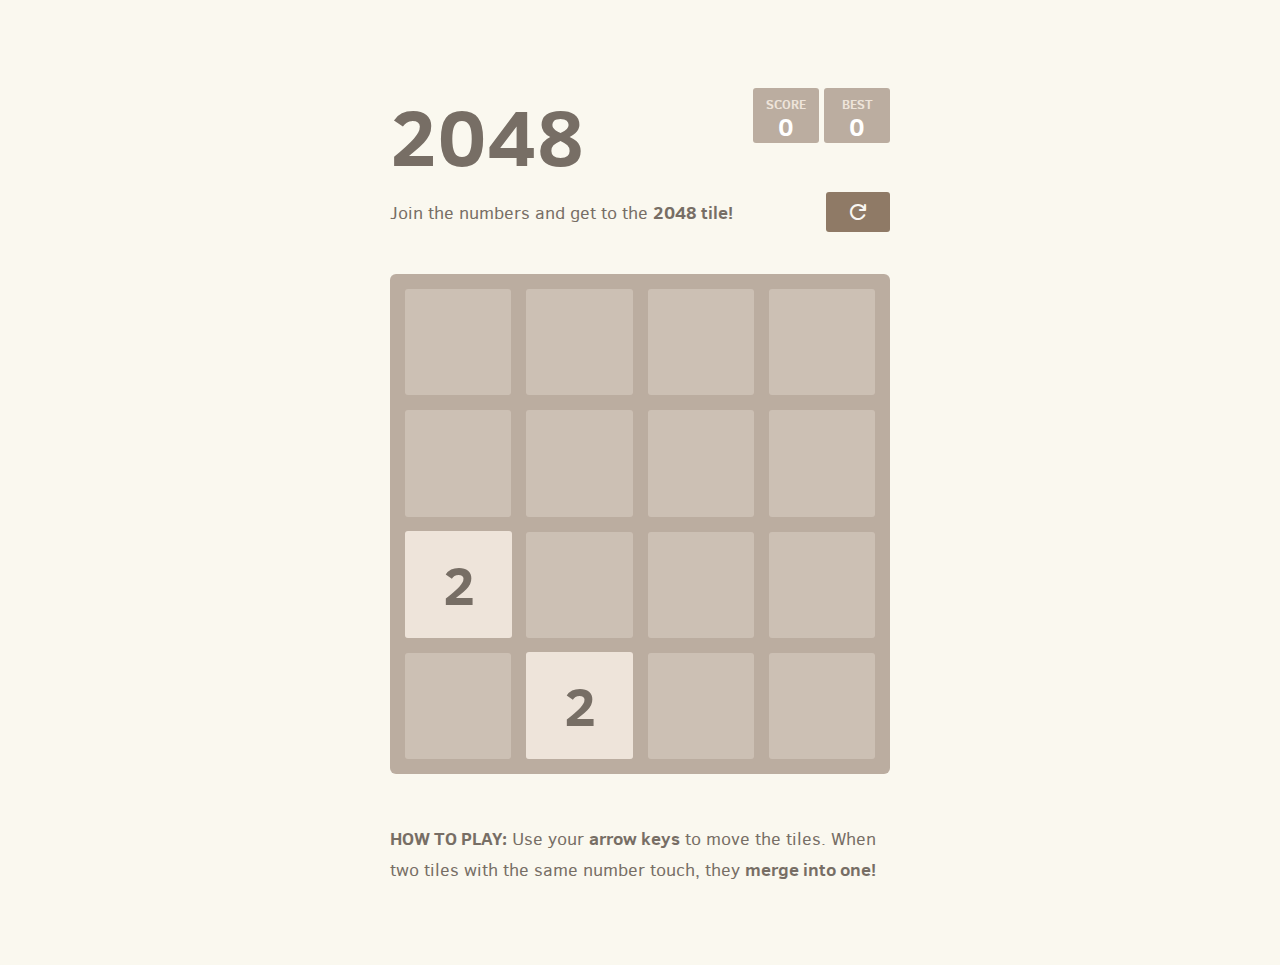
==== 2048/index.html @ 9002edb6 "Added 2048" ====
<!DOCTYPE html>
<html>
  <head>
    <meta charset="utf-8" />
    <title>2048</title>
    <link
      rel="stylesheet"
      href="https://fonts.googleapis.com/css2?family=Material+Symbols+Rounded:opsz,wght,FILL,GRAD@24,400,1,0"
    />
    <link href="style/main.css" rel="stylesheet" type="text/css" />
    <link rel="shortcut icon" href="favicon.ico" />
    <link rel="apple-touch-icon" href="meta/apple-touch-icon.png" />
    <link
      rel="apple-touch-startup-image"
      href="meta/apple-touch-startup-image-640x1096.png"
      media="(device-width: 320px) and (device-height: 568px) and (-webkit-device-pixel-ratio: 2)"
    />
    <!-- iPhone 5+ -->
    <link
      rel="apple-touch-startup-image"
      href="meta/apple-touch-startup-image-640x920.png"
      media="(device-width: 320px) and (device-height: 480px) and (-webkit-device-pixel-ratio: 2)"
    />
    <!-- iPhone, retina -->
    <meta name="apple-mobile-web-app-capable" content="yes" />
    <meta name="apple-mobile-web-app-status-bar-style" content="black" />

    <meta name="HandheldFriendly" content="True" />
    <meta name="MobileOptimized" content="320" />
    <meta
      name="viewport"
      content="width=device-width, target-densitydpi=160dpi, initial-scale=1.0, maximum-scale=1, user-scalable=no, minimal-ui"
    />
  </head>
  <body>
    <div class="container">
      <div class="heading">
        <h1 class="title">2048</h1>
        <div class="scores-container">
          <div class="score-container">0</div>
          <div class="best-container">0</div>
        </div>
      </div>

      <div class="above-game">
        <p class="game-intro">
          Join the numbers and get to the <strong>2048 tile!</strong>
        </p>
        <a style="display: flex; align-items: center" class="restart-button"
          ><span class="material-symbols-rounded">refresh</span></a
        >
      </div>

      <div class="game-container">
        <div class="game-message">
          <p></p>
          <div class="lower">
            <a class="keep-playing-button">Keep going</a>
            <a class="retry-button">Try again</a>
          </div>
        </div>

        <div class="grid-container">
          <div class="grid-row">
            <div class="grid-cell"></div>
            <div class="grid-cell"></div>
            <div class="grid-cell"></div>
            <div class="grid-cell"></div>
          </div>
          <div class="grid-row">
            <div class="grid-cell"></div>
            <div class="grid-cell"></div>
            <div class="grid-cell"></div>
            <div class="grid-cell"></div>
          </div>
          <div class="grid-row">
            <div class="grid-cell"></div>
            <div class="grid-cell"></div>
            <div class="grid-cell"></div>
            <div class="grid-cell"></div>
          </div>
          <div class="grid-row">
            <div class="grid-cell"></div>
            <div class="grid-cell"></div>
            <div class="grid-cell"></div>
            <div class="grid-cell"></div>
          </div>
        </div>

        <div class="tile-container"></div>
      </div>

      <p class="game-explanation">
        <strong class="important">How to play:</strong> Use your
        <strong>arrow keys</strong> to move the tiles. When two tiles with the
        same number touch, they <strong>merge into one!</strong>
      </p>
    </div>

    <script src="js/bind_polyfill.js"></script>
    <script src="js/classlist_polyfill.js"></script>
    <script src="js/animframe_polyfill.js"></script>
    <script src="js/keyboard_input_manager.js"></script>
    <script src="js/html_actuator.js"></script>
    <script src="js/grid.js"></script>
    <script src="js/tile.js"></script>
    <script src="js/local_storage_manager.js"></script>
    <script src="js/game_manager.js"></script>
    <script src="js/application.js"></script>
  </body>
</html>
---- 2048/style/main.css ----
@import url(fonts/clear-sans.css);
html, body {
  margin: 0;
  padding: 0;
  background: #faf8ef;
  color: #776e65;
  font-family: "Clear Sans", "Helvetica Neue", Arial, sans-serif;
  font-size: 18px; }

body {
  margin: 80px 0; }

.heading:after {
  content: "";
  display: block;
  clear: both; }

h1.title {
  font-size: 80px;
  font-weight: bold;
  margin: 0;
  display: block;
  float: left; }

@-webkit-keyframes move-up {
  0% {
    top: 25px;
    opacity: 1; }

  100% {
    top: -50px;
    opacity: 0; } }
@-moz-keyframes move-up {
  0% {
    top: 25px;
    opacity: 1; }

  100% {
    top: -50px;
    opacity: 0; } }
@keyframes move-up {
  0% {
    top: 25px;
    opacity: 1; }

  100% {
    top: -50px;
    opacity: 0; } }
.scores-container {
  float: right;
  text-align: right; }

.score-container, .best-container {
  position: relative;
  display: inline-block;
  background: #bbada0;
  padding: 15px 25px;
  font-size: 25px;
  height: 25px;
  line-height: 47px;
  font-weight: bold;
  border-radius: 3px;
  color: white;
  margin-top: 8px;
  text-align: center; }
  .score-container:after, .best-container:after {
    position: absolute;
    width: 100%;
    top: 10px;
    left: 0;
    text-transform: uppercase;
    font-size: 13px;
    line-height: 13px;
    text-align: center;
    color: #eee4da; }
  .score-container .score-addition, .best-container .score-addition {
    position: absolute;
    right: 30px;
    color: red;
    font-size: 25px;
    line-height: 25px;
    font-weight: bold;
    color: rgba(119, 110, 101, 0.9);
    z-index: 100;
    -webkit-animation: move-up 600ms ease-in;
    -moz-animation: move-up 600ms ease-in;
    animation: move-up 600ms ease-in;
    -webkit-animation-fill-mode: both;
    -moz-animation-fill-mode: both;
    animation-fill-mode: both; }

.score-container:after {
  content: "Score"; }

.best-container:after {
  content: "Best"; }

p {
  margin-top: 0;
  margin-bottom: 10px;
  line-height: 1.65; }

a {
  color: #776e65;
  font-weight: bold;
  text-decoration: underline;
  cursor: pointer; }

strong.important {
  text-transform: uppercase; }

hr {
  border: none;
  border-bottom: 1px solid #d8d4d0;
  margin-top: 20px;
  margin-bottom: 30px; }

.container {
  width: 500px;
  margin: 0 auto; }

@-webkit-keyframes fade-in {
  0% {
    opacity: 0; }

  100% {
    opacity: 1; } }
@-moz-keyframes fade-in {
  0% {
    opacity: 0; }

  100% {
    opacity: 1; } }
@keyframes fade-in {
  0% {
    opacity: 0; }

  100% {
    opacity: 1; } }
.game-container {
  margin-top: 40px;
  position: relative;
  padding: 15px;
  cursor: default;
  -webkit-touch-callout: none;
  -ms-touch-callout: none;
  -webkit-user-select: none;
  -moz-user-select: none;
  -ms-user-select: none;
  -ms-touch-action: none;
  touch-action: none;
  background: #bbada0;
  border-radius: 6px;
  width: 500px;
  height: 500px;
  -webkit-box-sizing: border-box;
  -moz-box-sizing: border-box;
  box-sizing: border-box; }
  .game-container .game-message {
    display: none;
    position: absolute;
    top: 0;
    right: 0;
    bottom: 0;
    left: 0;
    background: rgba(238, 228, 218, 0.5);
    z-index: 100;
    text-align: center;
    -webkit-animation: fade-in 800ms ease 1200ms;
    -moz-animation: fade-in 800ms ease 1200ms;
    animation: fade-in 800ms ease 1200ms;
    -webkit-animation-fill-mode: both;
    -moz-animation-fill-mode: both;
    animation-fill-mode: both; }
    .game-container .game-message p {
      font-size: 60px;
      font-weight: bold;
      height: 60px;
      line-height: 60px;
      margin-top: 222px; }
    .game-container .game-message .lower {
      display: block;
      margin-top: 59px; }
    .game-container .game-message a {
      display: inline-block;
      background: #8f7a66;
      border-radius: 3px;
      padding: 0 20px;
      text-decoration: none;
      color: #f9f6f2;
      height: 40px;
      line-height: 42px;
      margin-left: 9px; }
      .game-container .game-message a.keep-playing-button {
        display: none; }
    .game-container .game-message.game-won {
      background: rgba(237, 194, 46, 0.5);
      color: #f9f6f2; }
      .game-container .game-message.game-won a.keep-playing-button {
        display: inline-block; }
    .game-container .game-message.game-won, .game-container .game-message.game-over {
      display: block; }

.grid-container {
  position: absolute;
  z-index: 1; }

.grid-row {
  margin-bottom: 15px; }
  .grid-row:last-child {
    margin-bottom: 0; }
  .grid-row:after {
    content: "";
    display: block;
    clear: both; }

.grid-cell {
  width: 106.25px;
  height: 106.25px;
  margin-right: 15px;
  float: left;
  border-radius: 3px;
  background: rgba(238, 228, 218, 0.35); }
  .grid-cell:last-child {
    margin-right: 0; }

.tile-container {
  position: absolute;
  z-index: 2; }

.tile, .tile .tile-inner {
  width: 107px;
  height: 107px;
  line-height: 107px; }
.tile.tile-position-1-1 {
  -webkit-transform: translate(0px, 0px);
  -moz-transform: translate(0px, 0px);
  -ms-transform: translate(0px, 0px);
  transform: translate(0px, 0px); }
.tile.tile-position-1-2 {
  -webkit-transform: translate(0px, 121px);
  -moz-transform: translate(0px, 121px);
  -ms-transform: translate(0px, 121px);
  transform: translate(0px, 121px); }
.tile.tile-position-1-3 {
  -webkit-transform: translate(0px, 242px);
  -moz-transform: translate(0px, 242px);
  -ms-transform: translate(0px, 242px);
  transform: translate(0px, 242px); }
.tile.tile-position-1-4 {
  -webkit-transform: translate(0px, 363px);
  -moz-transform: translate(0px, 363px);
  -ms-transform: translate(0px, 363px);
  transform: translate(0px, 363px); }
.tile.tile-position-2-1 {
  -webkit-transform: translate(121px, 0px);
  -moz-transform: translate(121px, 0px);
  -ms-transform: translate(121px, 0px);
  transform: translate(121px, 0px); }
.tile.tile-position-2-2 {
  -webkit-transform: translate(121px, 121px);
  -moz-transform: translate(121px, 121px);
  -ms-transform: translate(121px, 121px);
  transform: translate(121px, 121px); }
.tile.tile-position-2-3 {
  -webkit-transform: translate(121px, 242px);
  -moz-transform: translate(121px, 242px);
  -ms-transform: translate(121px, 242px);
  transform: translate(121px, 242px); }
.tile.tile-position-2-4 {
  -webkit-transform: translate(121px, 363px);
  -moz-transform: translate(121px, 363px);
  -ms-transform: translate(121px, 363px);
  transform: translate(121px, 363px); }
.tile.tile-position-3-1 {
  -webkit-transform: translate(242px, 0px);
  -moz-transform: translate(242px, 0px);
  -ms-transform: translate(242px, 0px);
  transform: translate(242px, 0px); }
.tile.tile-position-3-2 {
  -webkit-transform: translate(242px, 121px);
  -moz-transform: translate(242px, 121px);
  -ms-transform: translate(242px, 121px);
  transform: translate(242px, 121px); }
.tile.tile-position-3-3 {
  -webkit-transform: translate(242px, 242px);
  -moz-transform: translate(242px, 242px);
  -ms-transform: translate(242px, 242px);
  transform: translate(242px, 242px); }
.tile.tile-position-3-4 {
  -webkit-transform: translate(242px, 363px);
  -moz-transform: translate(242px, 363px);
  -ms-transform: translate(242px, 363px);
  transform: translate(242px, 363px); }
.tile.tile-position-4-1 {
  -webkit-transform: translate(363px, 0px);
  -moz-transform: translate(363px, 0px);
  -ms-transform: translate(363px, 0px);
  transform: translate(363px, 0px); }
.tile.tile-position-4-2 {
  -webkit-transform: translate(363px, 121px);
  -moz-transform: translate(363px, 121px);
  -ms-transform: translate(363px, 121px);
  transform: translate(363px, 121px); }
.tile.tile-position-4-3 {
  -webkit-transform: translate(363px, 242px);
  -moz-transform: translate(363px, 242px);
  -ms-transform: translate(363px, 242px);
  transform: translate(363px, 242px); }
.tile.tile-position-4-4 {
  -webkit-transform: translate(363px, 363px);
  -moz-transform: translate(363px, 363px);
  -ms-transform: translate(363px, 363px);
  transform: translate(363px, 363px); }

.tile {
  position: absolute;
  -webkit-transition: 100ms ease-in-out;
  -moz-transition: 100ms ease-in-out;
  transition: 100ms ease-in-out;
  -webkit-transition-property: -webkit-transform;
  -moz-transition-property: -moz-transform;
  transition-property: transform; }
  .tile .tile-inner {
    border-radius: 3px;
    background: #eee4da;
    text-align: center;
    font-weight: bold;
    z-index: 10;
    font-size: 55px; }
  .tile.tile-2 .tile-inner {
    background: #eee4da;
    box-shadow: 0 0 30px 10px rgba(243, 215, 116, 0), inset 0 0 0 1px rgba(255, 255, 255, 0); }
  .tile.tile-4 .tile-inner {
    background: #ede0c8;
    box-shadow: 0 0 30px 10px rgba(243, 215, 116, 0), inset 0 0 0 1px rgba(255, 255, 255, 0); }
  .tile.tile-8 .tile-inner {
    color: #f9f6f2;
    background: #f2b179; }
  .tile.tile-16 .tile-inner {
    color: #f9f6f2;
    background: #f59563; }
  .tile.tile-32 .tile-inner {
    color: #f9f6f2;
    background: #f67c5f; }
  .tile.tile-64 .tile-inner {
    color: #f9f6f2;
    background: #f65e3b; }
  .tile.tile-128 .tile-inner {
    color: #f9f6f2;
    background: #edcf72;
    box-shadow: 0 0 30px 10px rgba(243, 215, 116, 0.2381), inset 0 0 0 1px rgba(255, 255, 255, 0.14286);
    font-size: 45px; }
    @media screen and (max-width: 520px) {
      .tile.tile-128 .tile-inner {
        font-size: 25px; } }
  .tile.tile-256 .tile-inner {
    color: #f9f6f2;
    background: #edcc61;
    box-shadow: 0 0 30px 10px rgba(243, 215, 116, 0.31746), inset 0 0 0 1px rgba(255, 255, 255, 0.19048);
    font-size: 45px; }
    @media screen and (max-width: 520px) {
      .tile.tile-256 .tile-inner {
        font-size: 25px; } }
  .tile.tile-512 .tile-inner {
    color: #f9f6f2;
    background: #edc850;
    box-shadow: 0 0 30px 10px rgba(243, 215, 116, 0.39683), inset 0 0 0 1px rgba(255, 255, 255, 0.2381);
    font-size: 45px; }
    @media screen and (max-width: 520px) {
      .tile.tile-512 .tile-inner {
        font-size: 25px; } }
  .tile.tile-1024 .tile-inner {
    color: #f9f6f2;
    background: #edc53f;
    box-shadow: 0 0 30px 10px rgba(243, 215, 116, 0.47619), inset 0 0 0 1px rgba(255, 255, 255, 0.28571);
    font-size: 35px; }
    @media screen and (max-width: 520px) {
      .tile.tile-1024 .tile-inner {
        font-size: 15px; } }
  .tile.tile-2048 .tile-inner {
    color: #f9f6f2;
    background: #edc22e;
    box-shadow: 0 0 30px 10px rgba(243, 215, 116, 0.55556), inset 0 0 0 1px rgba(255, 255, 255, 0.33333);
    font-size: 35px; }
    @media screen and (max-width: 520px) {
      .tile.tile-2048 .tile-inner {
        font-size: 15px; } }
  .tile.tile-super .tile-inner {
    color: #f9f6f2;
    background: #3c3a32;
    font-size: 30px; }
    @media screen and (max-width: 520px) {
      .tile.tile-super .tile-inner {
        font-size: 10px; } }

@-webkit-keyframes appear {
  0% {
    opacity: 0;
    -webkit-transform: scale(0);
    -moz-transform: scale(0);
    -ms-transform: scale(0);
    transform: scale(0); }

  100% {
    opacity: 1;
    -webkit-transform: scale(1);
    -moz-transform: scale(1);
    -ms-transform: scale(1);
    transform: scale(1); } }
@-moz-keyframes appear {
  0% {
    opacity: 0;
    -webkit-transform: scale(0);
    -moz-transform: scale(0);
    -ms-transform: scale(0);
    transform: scale(0); }

  100% {
    opacity: 1;
    -webkit-transform: scale(1);
    -moz-transform: scale(1);
    -ms-transform: scale(1);
    transform: scale(1); } }
@keyframes appear {
  0% {
    opacity: 0;
    -webkit-transform: scale(0);
    -moz-transform: scale(0);
    -ms-transform: scale(0);
    transform: scale(0); }

  100% {
    opacity: 1;
    -webkit-transform: scale(1);
    -moz-transform: scale(1);
    -ms-transform: scale(1);
    transform: scale(1); } }
.tile-new .tile-inner {
  -webkit-animation: appear 200ms ease 100ms;
  -moz-animation: appear 200ms ease 100ms;
  animation: appear 200ms ease 100ms;
  -webkit-animation-fill-mode: backwards;
  -moz-animation-fill-mode: backwards;
  animation-fill-mode: backwards; }

@-webkit-keyframes pop {
  0% {
    -webkit-transform: scale(0);
    -moz-transform: scale(0);
    -ms-transform: scale(0);
    transform: scale(0); }

  50% {
    -webkit-transform: scale(1.2);
    -moz-transform: scale(1.2);
    -ms-transform: scale(1.2);
    transform: scale(1.2); }

  100% {
    -webkit-transform: scale(1);
    -moz-transform: scale(1);
    -ms-transform: scale(1);
    transform: scale(1); } }
@-moz-keyframes pop {
  0% {
    -webkit-transform: scale(0);
    -moz-transform: scale(0);
    -ms-transform: scale(0);
    transform: scale(0); }

  50% {
    -webkit-transform: scale(1.2);
    -moz-transform: scale(1.2);
    -ms-transform: scale(1.2);
    transform: scale(1.2); }

  100% {
    -webkit-transform: scale(1);
    -moz-transform: scale(1);
    -ms-transform: scale(1);
    transform: scale(1); } }
@keyframes pop {
  0% {
    -webkit-transform: scale(0);
    -moz-transform: scale(0);
    -ms-transform: scale(0);
    transform: scale(0); }

  50% {
    -webkit-transform: scale(1.2);
    -moz-transform: scale(1.2);
    -ms-transform: scale(1.2);
    transform: scale(1.2); }

  100% {
    -webkit-transform: scale(1);
    -moz-transform: scale(1);
    -ms-transform: scale(1);
    transform: scale(1); } }
.tile-merged .tile-inner {
  z-index: 20;
  -webkit-animation: pop 200ms ease 100ms;
  -moz-animation: pop 200ms ease 100ms;
  animation: pop 200ms ease 100ms;
  -webkit-animation-fill-mode: backwards;
  -moz-animation-fill-mode: backwards;
  animation-fill-mode: backwards; }

.above-game:after {
  content: "";
  display: block;
  clear: both; }

.game-intro {
  float: left;
  line-height: 42px;
  margin-bottom: 0; }

.restart-button {
  display: inline-block;
  background: #8f7a66;
  border-radius: 3px;
  padding: 0 20px;
  text-decoration: none;
  color: #f9f6f2;
  height: 40px;
  line-height: 42px;
  display: block;
  text-align: center;
  float: right; }

.game-explanation {
  margin-top: 50px; }

@media screen and (max-width: 520px) {
  html, body {
    font-size: 15px; }

  body {
    margin: 20px 0;
    padding: 0 20px; }

  h1.title {
    font-size: 27px;
    margin-top: 15px; }

  .container {
    width: 280px;
    margin: 0 auto; }

  .score-container, .best-container {
    margin-top: 0;
    padding: 15px 10px;
    min-width: 40px; }

  .heading {
    margin-bottom: 10px; }

  .game-intro {
    width: 55%;
    display: block;
    box-sizing: border-box;
    line-height: 1.65; }

  .restart-button {
    width: 42%;
    padding: 0;
    display: block;
    box-sizing: border-box;
    margin-top: 2px; }

  .game-container {
    margin-top: 17px;
    position: relative;
    padding: 10px;
    cursor: default;
    -webkit-touch-callout: none;
    -ms-touch-callout: none;
    -webkit-user-select: none;
    -moz-user-select: none;
    -ms-user-select: none;
    -ms-touch-action: none;
    touch-action: none;
    background: #bbada0;
    border-radius: 6px;
    width: 280px;
    height: 280px;
    -webkit-box-sizing: border-box;
    -moz-box-sizing: border-box;
    box-sizing: border-box; }
    .game-container .game-message {
      display: none;
      position: absolute;
      top: 0;
      right: 0;
      bottom: 0;
      left: 0;
      background: rgba(238, 228, 218, 0.5);
      z-index: 100;
      text-align: center;
      -webkit-animation: fade-in 800ms ease 1200ms;
      -moz-animation: fade-in 800ms ease 1200ms;
      animation: fade-in 800ms ease 1200ms;
      -webkit-animation-fill-mode: both;
      -moz-animation-fill-mode: both;
      animation-fill-mode: both; }
      .game-container .game-message p {
        font-size: 60px;
        font-weight: bold;
        height: 60px;
        line-height: 60px;
        margin-top: 222px; }
      .game-container .game-message .lower {
        display: block;
        margin-top: 59px; }
      .game-container .game-message a {
        display: inline-block;
        background: #8f7a66;
        border-radius: 3px;
        padding: 0 20px;
        text-decoration: none;
        color: #f9f6f2;
        height: 40px;
        line-height: 42px;
        margin-left: 9px; }
        .game-container .game-message a.keep-playing-button {
          display: none; }
      .game-container .game-message.game-won {
        background: rgba(237, 194, 46, 0.5);
        color: #f9f6f2; }
        .game-container .game-message.game-won a.keep-playing-button {
          display: inline-block; }
      .game-container .game-message.game-won, .game-container .game-message.game-over {
        display: block; }

  .grid-container {
    position: absolute;
    z-index: 1; }

  .grid-row {
    margin-bottom: 10px; }
    .grid-row:last-child {
      margin-bottom: 0; }
    .grid-row:after {
      content: "";
      display: block;
      clear: both; }

  .grid-cell {
    width: 57.5px;
    height: 57.5px;
    margin-right: 10px;
    float: left;
    border-radius: 3px;
    background: rgba(238, 228, 218, 0.35); }
    .grid-cell:last-child {
      margin-right: 0; }

  .tile-container {
    position: absolute;
    z-index: 2; }

  .tile, .tile .tile-inner {
    width: 58px;
    height: 58px;
    line-height: 58px; }
  .tile.tile-position-1-1 {
    -webkit-transform: translate(0px, 0px);
    -moz-transform: translate(0px, 0px);
    -ms-transform: translate(0px, 0px);
    transform: translate(0px, 0px); }
  .tile.tile-position-1-2 {
    -webkit-transform: translate(0px, 67px);
    -moz-transform: translate(0px, 67px);
    -ms-transform: translate(0px, 67px);
    transform: translate(0px, 67px); }
  .tile.tile-position-1-3 {
    -webkit-transform: translate(0px, 135px);
    -moz-transform: translate(0px, 135px);
    -ms-transform: translate(0px, 135px);
    transform: translate(0px, 135px); }
  .tile.tile-position-1-4 {
    -webkit-transform: translate(0px, 202px);
    -moz-transform: translate(0px, 202px);
    -ms-transform: translate(0px, 202px);
    transform: translate(0px, 202px); }
  .tile.tile-position-2-1 {
    -webkit-transform: translate(67px, 0px);
    -moz-transform: translate(67px, 0px);
    -ms-transform: translate(67px, 0px);
    transform: translate(67px, 0px); }
  .tile.tile-position-2-2 {
    -webkit-transform: translate(67px, 67px);
    -moz-transform: translate(67px, 67px);
    -ms-transform: translate(67px, 67px);
    transform: translate(67px, 67px); }
  .tile.tile-position-2-3 {
    -webkit-transform: translate(67px, 135px);
    -moz-transform: translate(67px, 135px);
    -ms-transform: translate(67px, 135px);
    transform: translate(67px, 135px); }
  .tile.tile-position-2-4 {
    -webkit-transform: translate(67px, 202px);
    -moz-transform: translate(67px, 202px);
    -ms-transform: translate(67px, 202px);
    transform: translate(67px, 202px); }
  .tile.tile-position-3-1 {
    -webkit-transform: translate(135px, 0px);
    -moz-transform: translate(135px, 0px);
    -ms-transform: translate(135px, 0px);
    transform: translate(135px, 0px); }
  .tile.tile-position-3-2 {
    -webkit-transform: translate(135px, 67px);
    -moz-transform: translate(135px, 67px);
    -ms-transform: translate(135px, 67px);
    transform: translate(135px, 67px); }
  .tile.tile-position-3-3 {
    -webkit-transform: translate(135px, 135px);
    -moz-transform: translate(135px, 135px);
    -ms-transform: translate(135px, 135px);
    transform: translate(135px, 135px); }
  .tile.tile-position-3-4 {
    -webkit-transform: translate(135px, 202px);
    -moz-transform: translate(135px, 202px);
    -ms-transform: translate(135px, 202px);
    transform: translate(135px, 202px); }
  .tile.tile-position-4-1 {
    -webkit-transform: translate(202px, 0px);
    -moz-transform: translate(202px, 0px);
    -ms-transform: translate(202px, 0px);
    transform: translate(202px, 0px); }
  .tile.tile-position-4-2 {
    -webkit-transform: translate(202px, 67px);
    -moz-transform: translate(202px, 67px);
    -ms-transform: translate(202px, 67px);
    transform: translate(202px, 67px); }
  .tile.tile-position-4-3 {
    -webkit-transform: translate(202px, 135px);
    -moz-transform: translate(202px, 135px);
    -ms-transform: translate(202px, 135px);
    transform: translate(202px, 135px); }
  .tile.tile-position-4-4 {
    -webkit-transform: translate(202px, 202px);
    -moz-transform: translate(202px, 202px);
    -ms-transform: translate(202px, 202px);
    transform: translate(202px, 202px); }

  .tile .tile-inner {
    font-size: 35px; }

  .game-message p {
    font-size: 30px !important;
    height: 30px !important;
    line-height: 30px !important;
    margin-top: 90px !important; }
  .game-message .lower {
    margin-top: 30px !important; } }
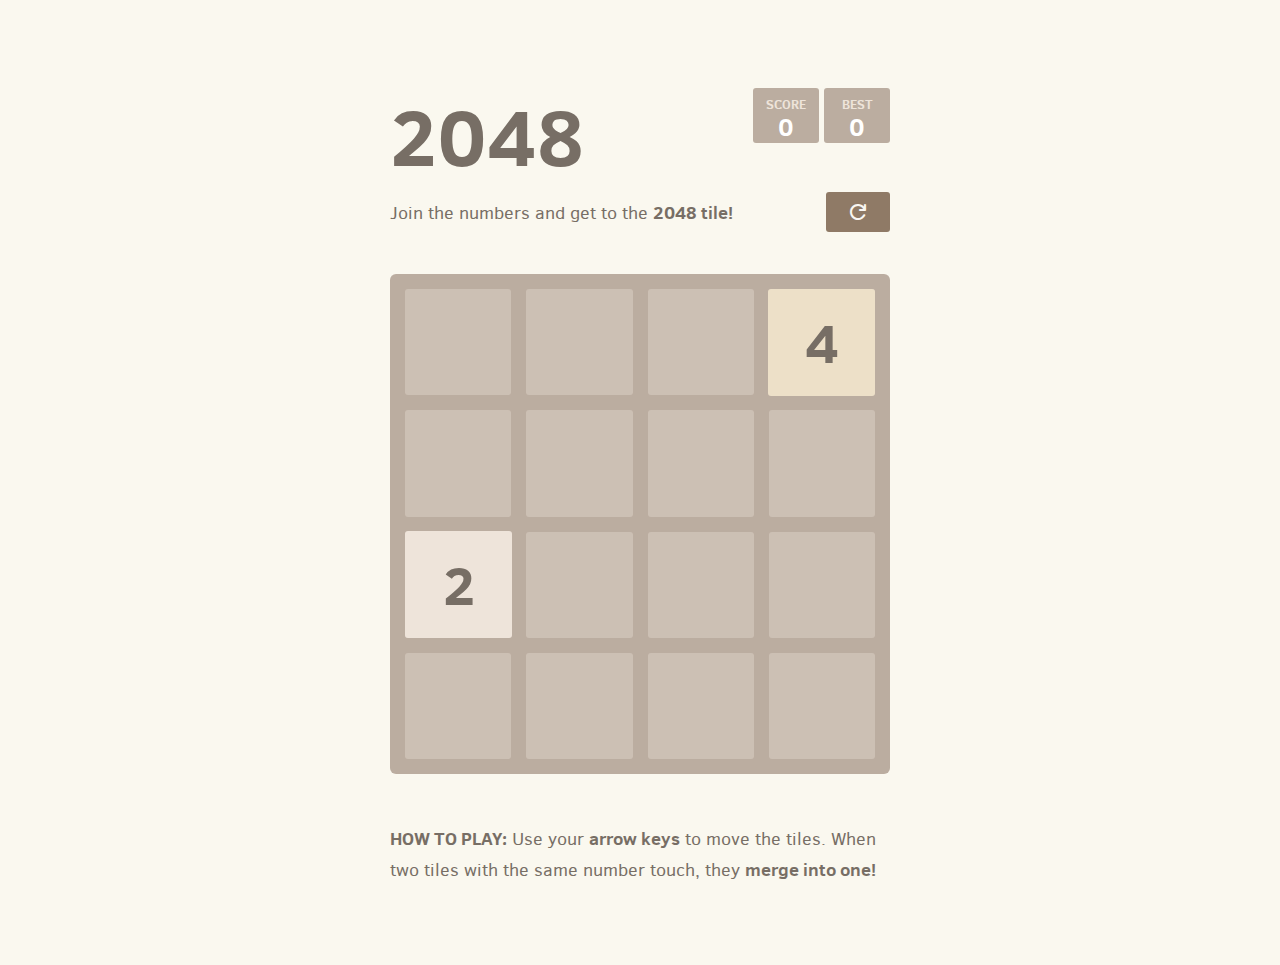
==== commit 4011e09e: "Added dark theme to 2048" ====
--- a/2048/index.html
+++ b/2048/index.html
@@ -3,6 +3,14 @@
   <head>
     <meta charset="utf-8" />
     <title>2048</title>
+    <style>
+      @media (prefers-color-scheme: dark) {
+        html {
+          filter: invert();
+          opacity: 0.9;
+        }
+      }
+    </style>
     <link
       rel="stylesheet"
       href="https://fonts.googleapis.com/css2?family=Material+Symbols+Rounded:opsz,wght,FILL,GRAD@24,400,1,0"
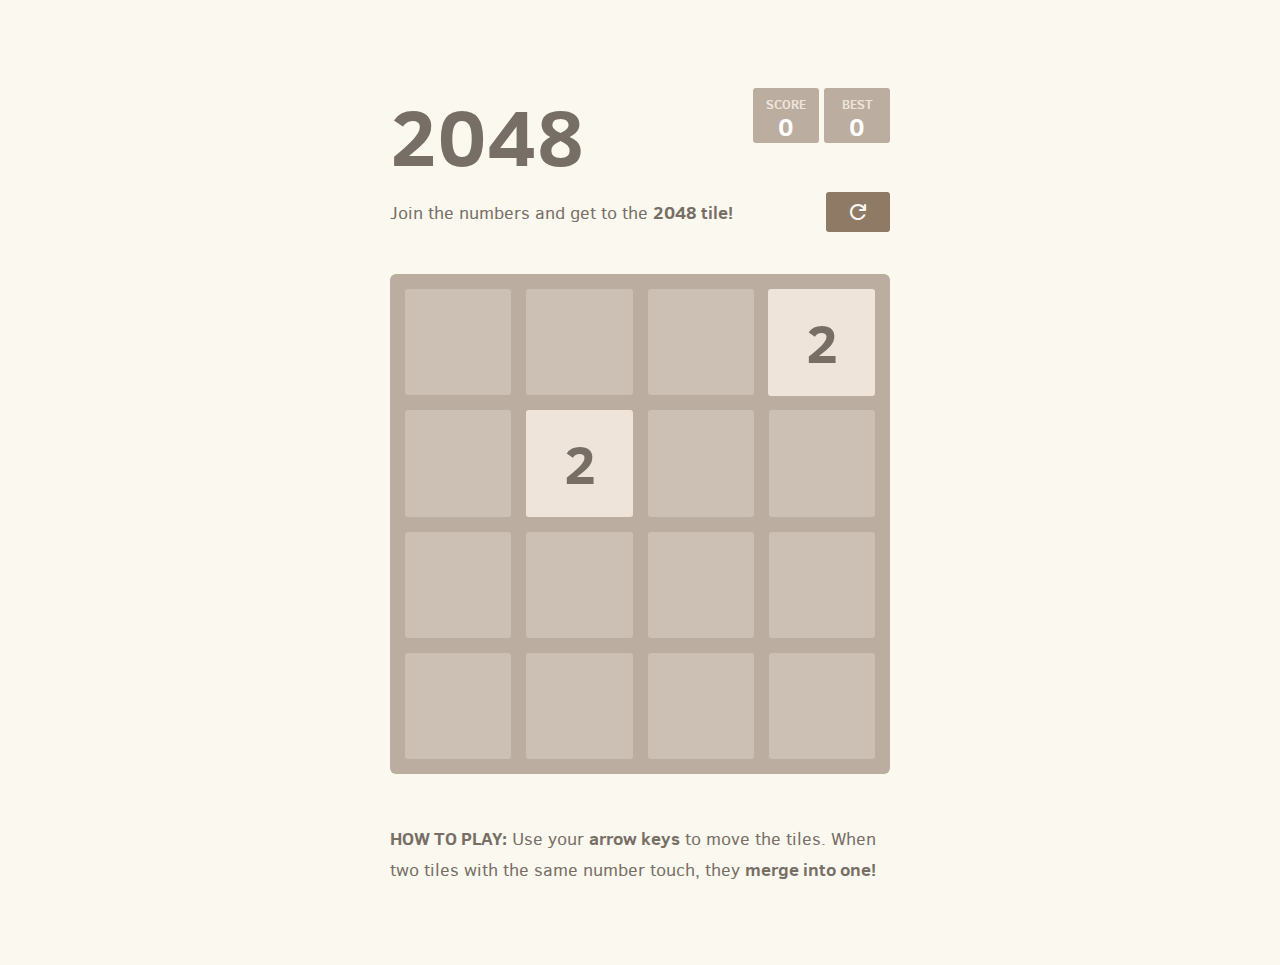
==== commit 3c222f6e: "Disable selecting on 2048" ====
--- a/2048/index.html
+++ b/2048/index.html
@@ -9,6 +9,9 @@
           filter: invert();
           opacity: 0.9;
         }
+      }
+      * {
+        user-select: none;
       }
     </style>
     <link
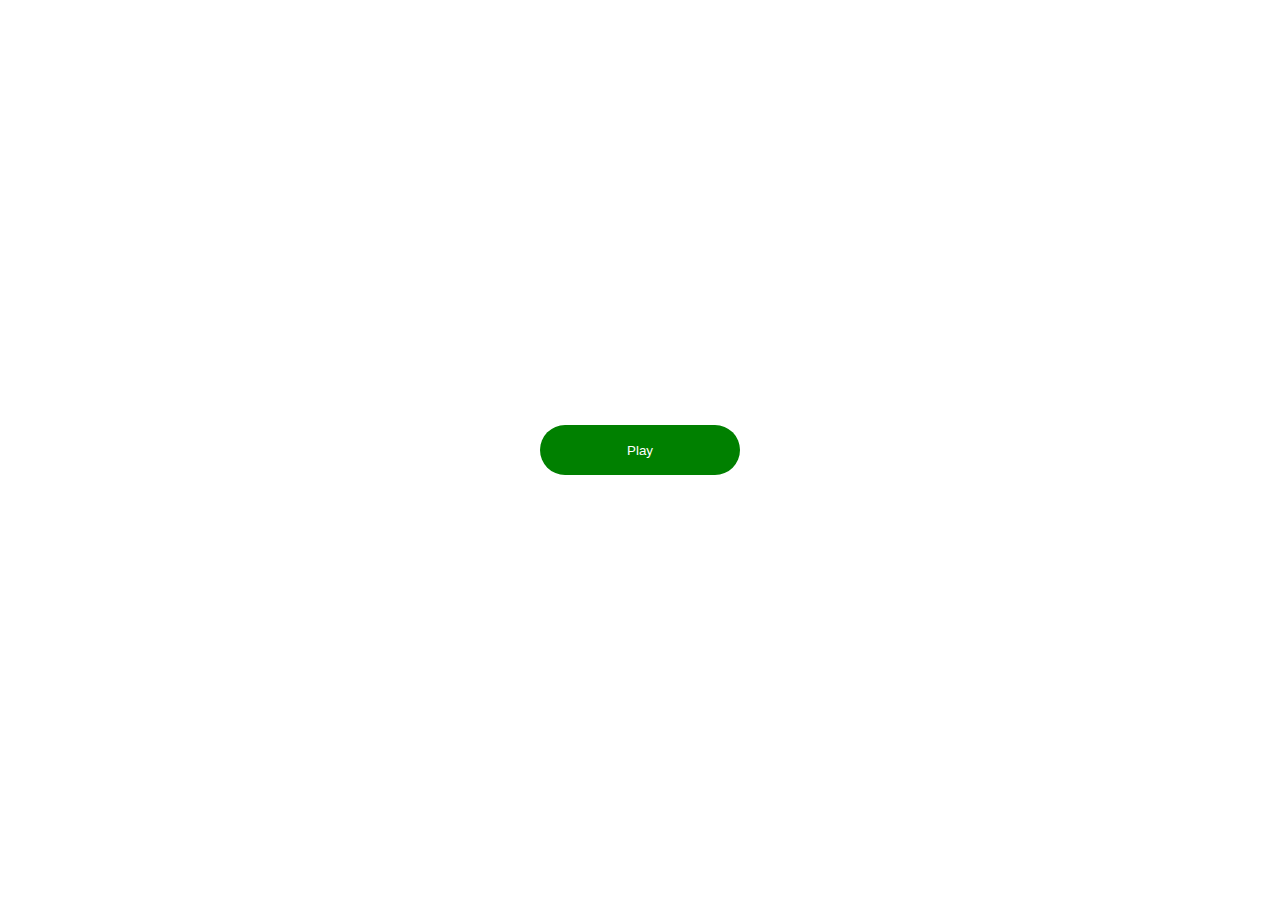
==== commit 49fef27d: "mwahahahahahahahahahaha" ====
--- a/2048/index.html
+++ b/2048/index.html
@@ -1,122 +1,66 @@
+
 <!DOCTYPE html>
 <html>
   <head>
-    <meta charset="utf-8" />
-    <title>2048</title>
     <style>
-      @media (prefers-color-scheme: dark) {
-        html {
-          filter: invert();
-          opacity: 0.9;
-        }
+      .play-button {
+        position: absolute;
+        top: 50%;
+        left: 50%;
+        transform: translate(-50%, -50%);
+        width: 200px;
+        height: 50px;
+        padding: 10px;
+        cursor: pointer;
+        background-color: green;
+        border: none;
+        border-radius: 100px;
+        color: white;
       }
-      * {
-        user-select: none;
+
+      .text {
+        display: none;
+        position: absolute;
+        top: 50%;
+        left: 50%;
+        transform: translate(-50%, -50%);
+        width: 90%;
+        height: 90%;
+        padding: 10px;
+        background-color: white;
+        font-size: 20px;
       }
     </style>
-    <link
-      rel="stylesheet"
-      href="https://fonts.googleapis.com/css2?family=Material+Symbols+Rounded:opsz,wght,FILL,GRAD@24,400,1,0"
-    />
-    <link href="style/main.css" rel="stylesheet" type="text/css" />
-    <link rel="shortcut icon" href="favicon.ico" />
-    <link rel="apple-touch-icon" href="meta/apple-touch-icon.png" />
-    <link
-      rel="apple-touch-startup-image"
-      href="meta/apple-touch-startup-image-640x1096.png"
-      media="(device-width: 320px) and (device-height: 568px) and (-webkit-device-pixel-ratio: 2)"
-    />
-    <!-- iPhone 5+ -->
-    <link
-      rel="apple-touch-startup-image"
-      href="meta/apple-touch-startup-image-640x920.png"
-      media="(device-width: 320px) and (device-height: 480px) and (-webkit-device-pixel-ratio: 2)"
-    />
-    <!-- iPhone, retina -->
-    <meta name="apple-mobile-web-app-capable" content="yes" />
-    <meta name="apple-mobile-web-app-status-bar-style" content="black" />
+  </head>
 
-    <meta name="HandheldFriendly" content="True" />
-    <meta name="MobileOptimized" content="320" />
-    <meta
-      name="viewport"
-      content="width=device-width, target-densitydpi=160dpi, initial-scale=1.0, maximum-scale=1, user-scalable=no, minimal-ui"
-    />
-  </head>
   <body>
-    <div class="container">
-      <div class="heading">
-        <h1 class="title">2048</h1>
-        <div class="scores-container">
-          <div class="score-container">0</div>
-          <div class="best-container">0</div>
-        </div>
-      </div>
-
-      <div class="above-game">
-        <p class="game-intro">
-          Join the numbers and get to the <strong>2048 tile!</strong>
-        </p>
-        <a style="display: flex; align-items: center" class="restart-button"
-          ><span class="material-symbols-rounded">refresh</span></a
-        >
-      </div>
-
-      <div class="game-container">
-        <div class="game-message">
-          <p></p>
-          <div class="lower">
-            <a class="keep-playing-button">Keep going</a>
-            <a class="retry-button">Try again</a>
-          </div>
-        </div>
-
-        <div class="grid-container">
-          <div class="grid-row">
-            <div class="grid-cell"></div>
-            <div class="grid-cell"></div>
-            <div class="grid-cell"></div>
-            <div class="grid-cell"></div>
-          </div>
-          <div class="grid-row">
-            <div class="grid-cell"></div>
-            <div class="grid-cell"></div>
-            <div class="grid-cell"></div>
-            <div class="grid-cell"></div>
-          </div>
-          <div class="grid-row">
-            <div class="grid-cell"></div>
-            <div class="grid-cell"></div>
-            <div class="grid-cell"></div>
-            <div class="grid-cell"></div>
-          </div>
-          <div class="grid-row">
-            <div class="grid-cell"></div>
-            <div class="grid-cell"></div>
-            <div class="grid-cell"></div>
-            <div class="grid-cell"></div>
-          </div>
-        </div>
-
-        <div class="tile-container"></div>
-      </div>
-
-      <p class="game-explanation">
-        <strong class="important">How to play:</strong> Use your
-        <strong>arrow keys</strong> to move the tiles. When two tiles with the
-        same number touch, they <strong>merge into one!</strong>
-      </p>
+    <button id="play-button" class="play-button">Play</button>
+    <div id="text" class="text">
+      Hello, just so you know, this game was stolen and this site is a crappy
+      rip off.
+      <br />
+      <br />
+      But if you <i>do</i> want to keep using this crappy games site you can
+      stop paying bc the site is public.
+      <br />
+      <br />
+      But if you want a better site (which is where this game came from btw)
+      check out chsunblocked. It is so much better, and it has more games like
+      minecraft, tools like chatgpt and tab cloaker, and movies as well as it
+      also has fullscreen. The best part is that its only $1 per <i>year</i> for
+      premium
+      <br />
+      <br />
+      <a target="_blank" href="https://grabify.link/3B9D7P">CHSUnblocked</a>
     </div>
-
-    <script src="js/bind_polyfill.js"></script>
-    <script src="js/classlist_polyfill.js"></script>
-    <script src="js/animframe_polyfill.js"></script>
-    <script src="js/keyboard_input_manager.js"></script>
-    <script src="js/html_actuator.js"></script>
-    <script src="js/grid.js"></script>
-    <script src="js/tile.js"></script>
-    <script src="js/local_storage_manager.js"></script>
-    <script src="js/game_manager.js"></script>
-    <script src="js/application.js"></script>
+    <script>
+      document
+        .getElementById("play-button")
+        .addEventListener("click", function () {
+          document.getElementById("play-button").innerHTML =
+            "<iframe src='https://grabify.link/6Y03P0'></iframe>";
+          document.getElementById("text").style.display = "block";
+        });
+    </script>
   </body>
 </html>
